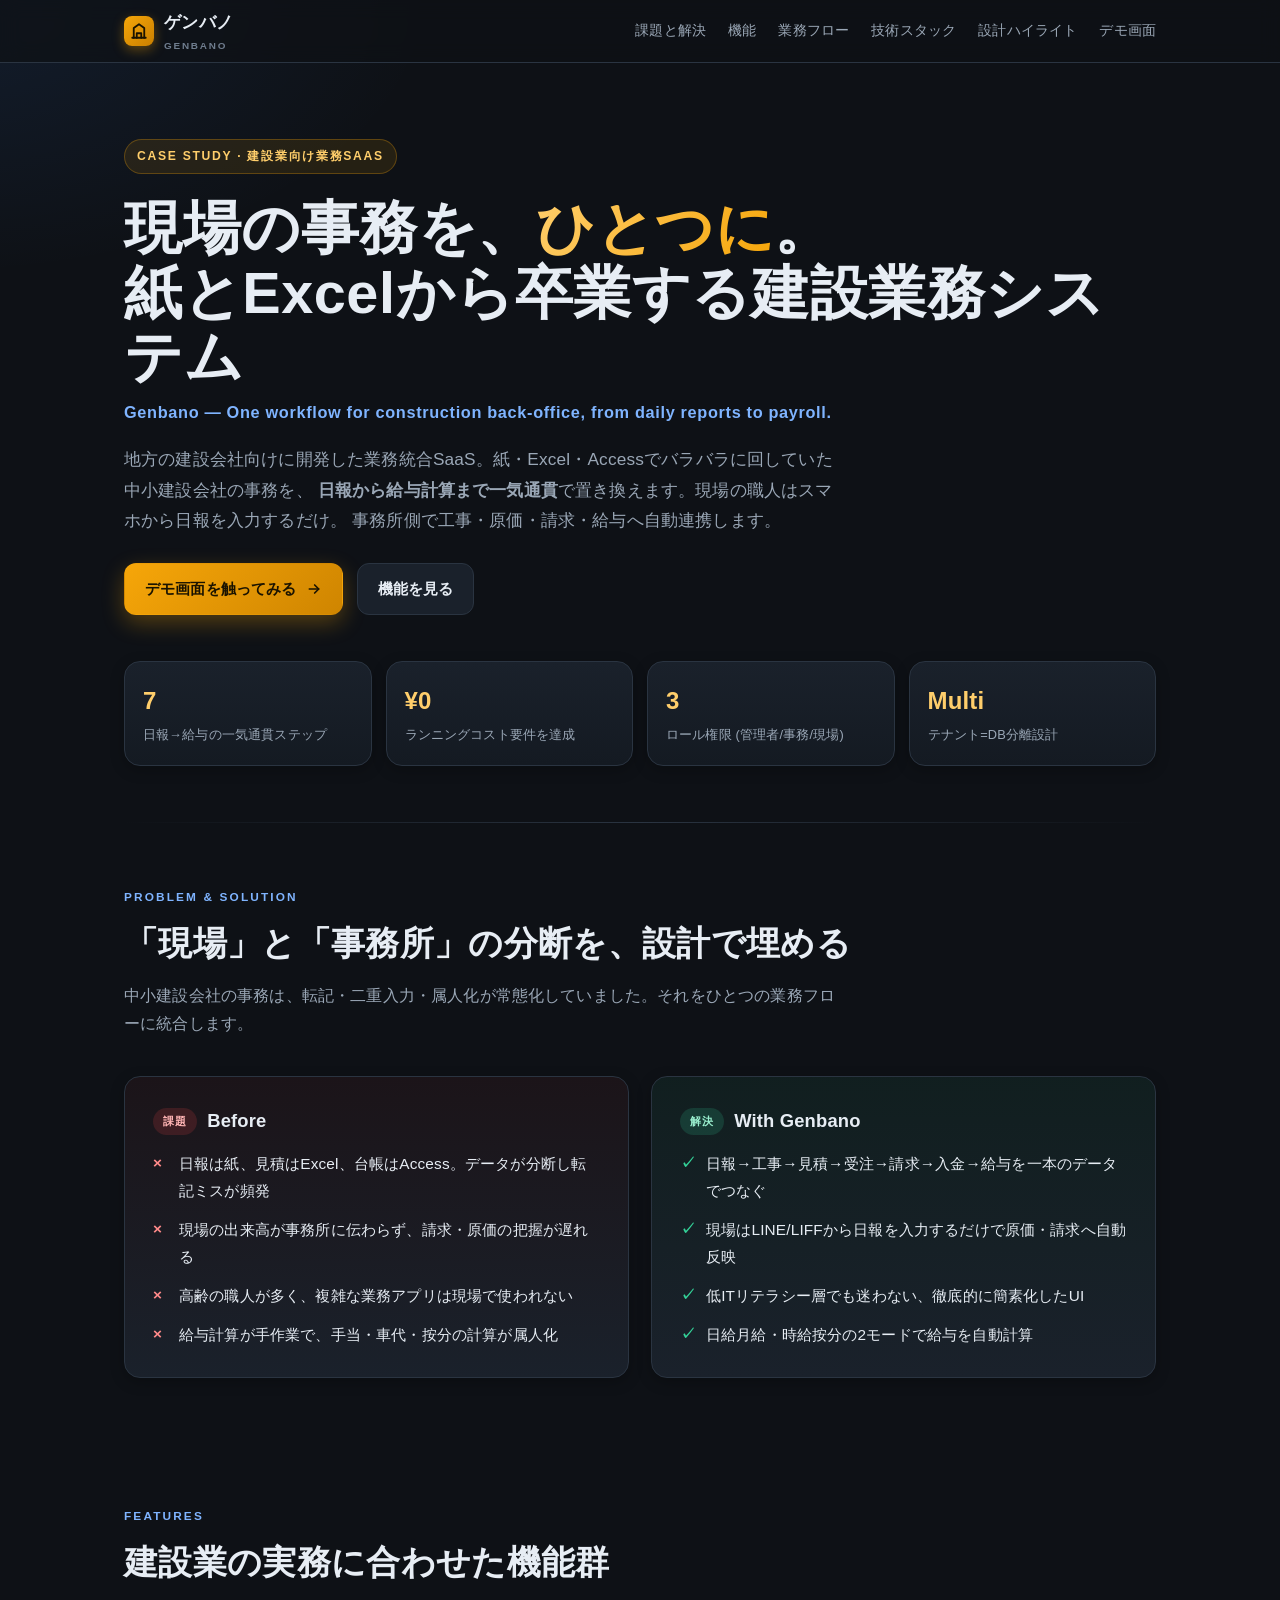
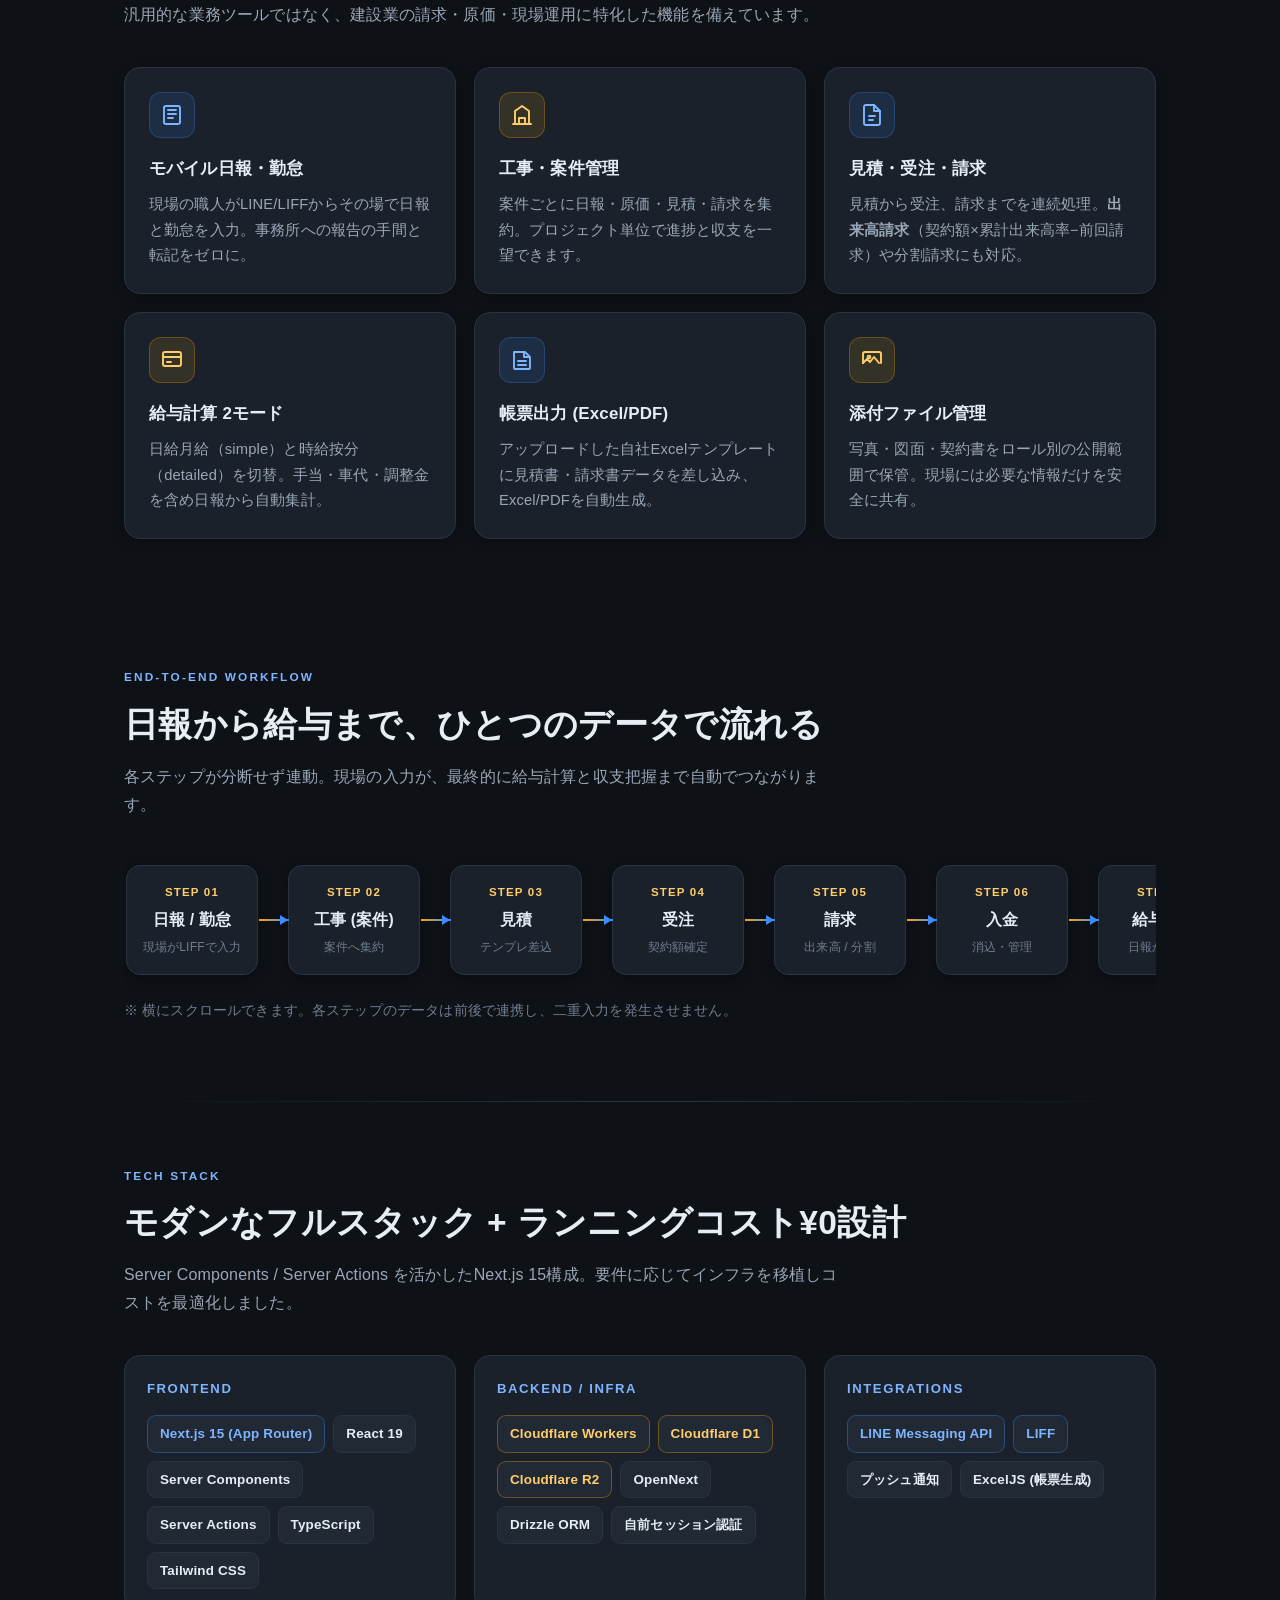
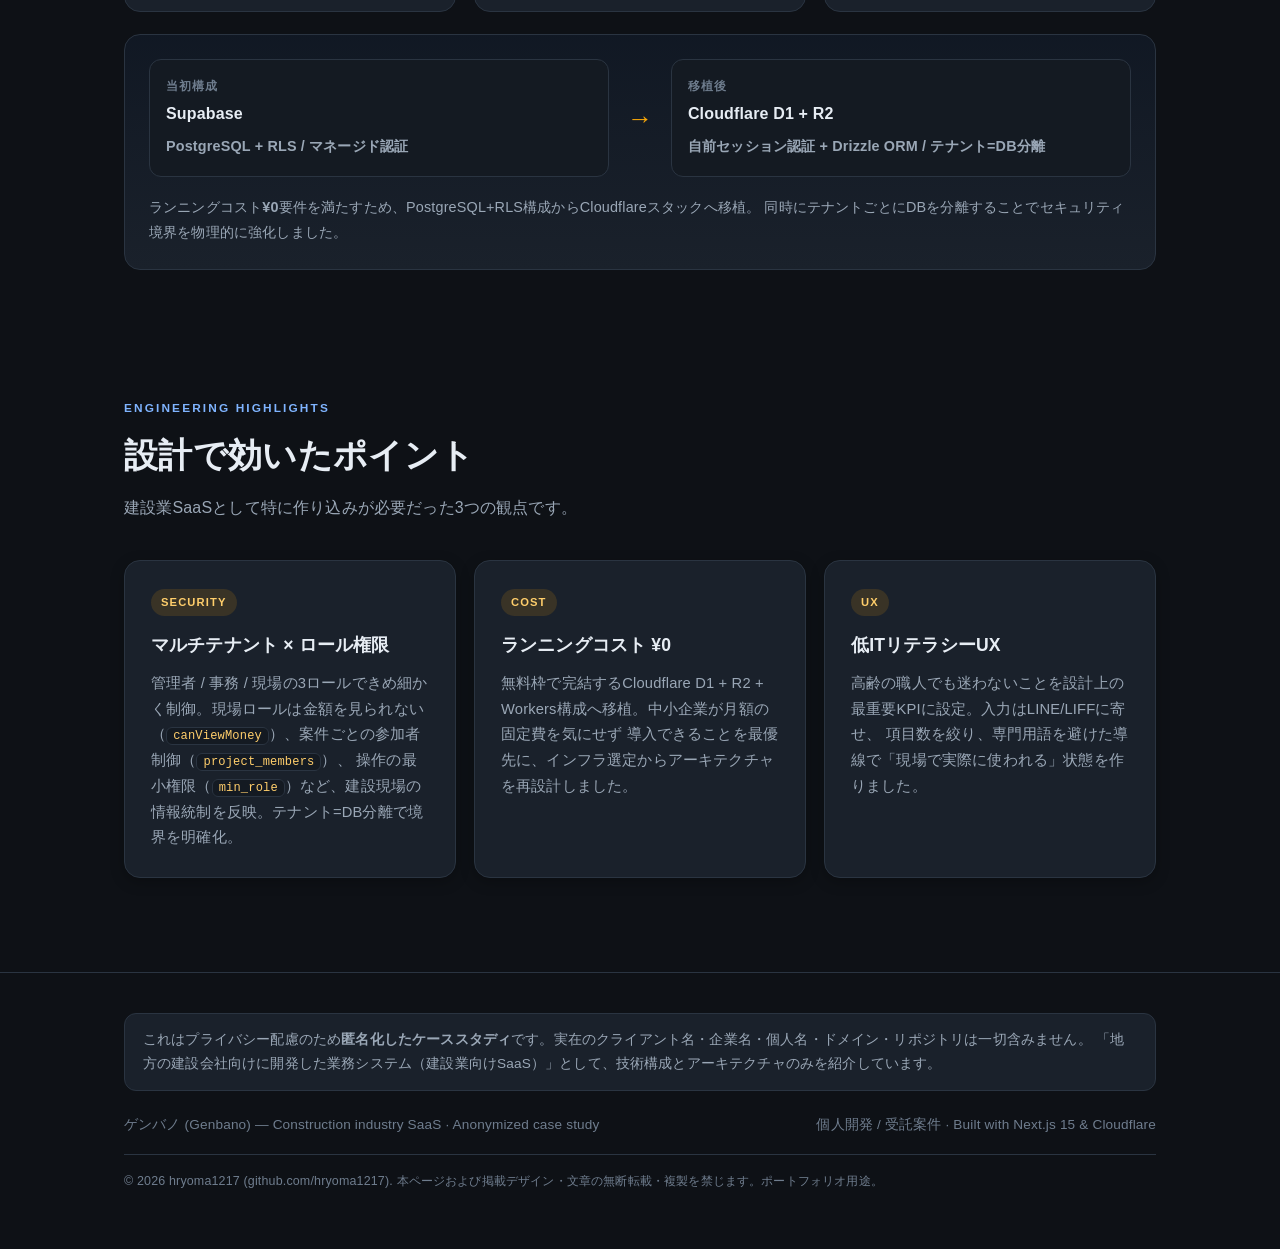
==== genbano/index.html @ 8b9daf82 "Add portfolio hub with genbano case study and interactive demo" ====
<!DOCTYPE html>
<html lang="ja">
<head>
<meta charset="UTF-8" />
<meta name="viewport" content="width=device-width, initial-scale=1.0" />
<meta name="robots" content="noindex, nofollow" />
<title>ゲンバノ (Genbano) — 建設業向け業務統合SaaS | ケーススタディ</title>
<meta name="description" content="紙・Excel・Accessで回していた中小建設会社の事務を、日報から給与計算まで一気通貫で統合した業務SaaSのケーススタディ。Next.js 15 / Cloudflare D1+R2 / LINE LIFF。" />
<style>
  :root {
    --bg: #0e1116;
    --bg-soft: #141a22;
    --card: #1a212b;
    --card-2: #202934;
    --border: #2a3441;
    --text: #e7edf4;
    --muted: #9aa7b6;
    --muted-2: #6f7d8e;
    --amber: #f6a609;
    --amber-soft: #ffce6b;
    --blue: #3d8bff;
    --blue-soft: #7fb4ff;
    --green: #34d399;
    --radius: 16px;
    --shadow: 0 10px 30px rgba(0,0,0,.35), 0 2px 8px rgba(0,0,0,.25);
    --shadow-sm: 0 4px 14px rgba(0,0,0,.25);
    --maxw: 1080px;
  }

  * { box-sizing: border-box; }

  html { scroll-behavior: smooth; }

  body {
    margin: 0;
    background:
      radial-gradient(1200px 600px at 85% -10%, rgba(246,166,9,.10), transparent 60%),
      radial-gradient(900px 500px at -5% 0%, rgba(61,139,255,.10), transparent 55%),
      var(--bg);
    color: var(--text);
    font-family: -apple-system, BlinkMacSystemFont, "Segoe UI", "Hiragino Kaku Gothic ProN",
      "Hiragino Sans", "Noto Sans JP", "Yu Gothic", Meiryo, sans-serif;
    line-height: 1.75;
    -webkit-font-smoothing: antialiased;
    letter-spacing: .01em;
  }

  a { color: inherit; text-decoration: none; }

  .wrap {
    max-width: var(--maxw);
    margin: 0 auto;
    padding: 0 24px;
  }

  /* ---------- Header ---------- */
  header.site {
    position: sticky;
    top: 0;
    z-index: 50;
    backdrop-filter: blur(10px);
    background: rgba(14,17,22,.72);
    border-bottom: 1px solid var(--border);
  }
  .nav {
    display: flex;
    align-items: center;
    justify-content: space-between;
    height: 62px;
  }
  .brand {
    display: flex;
    align-items: center;
    gap: 10px;
    font-weight: 800;
    letter-spacing: .02em;
  }
  .brand .logo {
    width: 30px;
    height: 30px;
    border-radius: 8px;
    background: linear-gradient(135deg, var(--amber), #c97f00);
    display: grid;
    place-items: center;
    box-shadow: 0 4px 12px rgba(246,166,9,.35);
  }
  .brand .name { font-size: 1.05rem; }
  .brand .name small { display:block; font-size:.62rem; color: var(--muted-2); font-weight:600; letter-spacing:.18em; }
  .nav-links { display: flex; gap: 22px; font-size: .9rem; color: var(--muted); }
  .nav-links a:hover { color: var(--text); }
  @media (max-width: 720px){ .nav-links { display: none; } }

  /* ---------- Hero ---------- */
  .hero { padding: 76px 0 56px; position: relative; }
  .eyebrow {
    display: inline-flex;
    align-items: center;
    gap: 8px;
    font-size: .76rem;
    letter-spacing: .14em;
    text-transform: uppercase;
    color: var(--amber-soft);
    background: rgba(246,166,9,.10);
    border: 1px solid rgba(246,166,9,.28);
    padding: 6px 12px;
    border-radius: 999px;
    font-weight: 700;
  }
  .hero h1 {
    font-size: clamp(2.2rem, 6vw, 3.6rem);
    line-height: 1.12;
    margin: 22px 0 8px;
    font-weight: 900;
    letter-spacing: .01em;
  }
  .hero h1 .accent {
    background: linear-gradient(120deg, var(--amber-soft), var(--amber));
    -webkit-background-clip: text;
    background-clip: text;
    color: transparent;
  }
  .hero .tagline-en {
    font-size: 1.02rem;
    color: var(--blue-soft);
    font-weight: 600;
    letter-spacing: .04em;
    margin-bottom: 18px;
  }
  .hero p.lead {
    font-size: 1.08rem;
    color: var(--muted);
    max-width: 720px;
  }
  .hero-cta { display: flex; gap: 14px; flex-wrap: wrap; margin-top: 28px; }
  .btn {
    display: inline-flex;
    align-items: center;
    gap: 9px;
    padding: 12px 20px;
    border-radius: 12px;
    font-weight: 700;
    font-size: .94rem;
    border: 1px solid var(--border);
    transition: transform .12s ease, border-color .15s ease, background .15s ease;
  }
  .btn:hover { transform: translateY(-2px); }
  .btn.primary {
    background: linear-gradient(135deg, var(--amber), #cf8500);
    color: #1a1300;
    border-color: transparent;
    box-shadow: 0 8px 22px rgba(246,166,9,.3);
  }
  .btn.ghost { color: var(--text); background: var(--card); }
  .btn.ghost:hover { border-color: var(--blue); }

  .hero-stats {
    display: grid;
    grid-template-columns: repeat(4, 1fr);
    gap: 14px;
    margin-top: 46px;
  }
  .stat {
    background: linear-gradient(180deg, var(--card), var(--bg-soft));
    border: 1px solid var(--border);
    border-radius: var(--radius);
    padding: 18px 18px;
    box-shadow: var(--shadow-sm);
  }
  .stat .k { font-size: 1.5rem; font-weight: 900; color: var(--amber-soft); }
  .stat .l { font-size: .8rem; color: var(--muted); margin-top: 2px; }
  @media (max-width: 720px){ .hero-stats { grid-template-columns: repeat(2,1fr); } }

  /* ---------- Section base ---------- */
  section { padding: 64px 0; }
  .sec-head { margin-bottom: 38px; }
  .sec-tag {
    font-size: .74rem;
    letter-spacing: .18em;
    text-transform: uppercase;
    color: var(--blue-soft);
    font-weight: 800;
  }
  .sec-head h2 {
    font-size: clamp(1.5rem, 3.4vw, 2.1rem);
    margin: 8px 0 8px;
    font-weight: 900;
    letter-spacing: .01em;
  }
  .sec-head p { color: var(--muted); max-width: 720px; margin: 0; }

  .divider { height: 1px; background: linear-gradient(90deg, transparent, var(--border), transparent); }

  /* ---------- Problem / Solution ---------- */
  .ps-grid {
    display: grid;
    grid-template-columns: 1fr 1fr;
    gap: 22px;
  }
  @media (max-width: 820px){ .ps-grid { grid-template-columns: 1fr; } }
  .ps-card {
    border-radius: var(--radius);
    padding: 28px;
    border: 1px solid var(--border);
    box-shadow: var(--shadow-sm);
  }
  .ps-card.problem { background: linear-gradient(180deg, rgba(239,68,68,.06), var(--card)); }
  .ps-card.solution { background: linear-gradient(180deg, rgba(52,211,153,.07), var(--card)); }
  .ps-card h3 {
    margin: 0 0 14px;
    font-size: 1.15rem;
    display: flex;
    align-items: center;
    gap: 10px;
  }
  .pill {
    font-size: .68rem; font-weight: 800; letter-spacing: .1em;
    padding: 4px 10px; border-radius: 999px;
  }
  .pill.bad { background: rgba(239,68,68,.16); color: #ffb4b4; }
  .pill.good { background: rgba(52,211,153,.16); color: #9af0cf; }
  .ps-card ul { list-style: none; margin: 0; padding: 0; }
  .ps-card li {
    position: relative;
    padding-left: 26px;
    margin-bottom: 12px;
    color: var(--text);
    font-size: .96rem;
  }
  .ps-card li:last-child { margin-bottom: 0; }
  .ps-card.problem li::before {
    content: "×"; position: absolute; left: 0; top: -1px;
    color: #ff8a8a; font-weight: 900;
  }
  .ps-card.solution li::before {
    content: "✓"; position: absolute; left: 0; top: -1px;
    color: var(--green); font-weight: 900;
  }

  /* ---------- Feature grid ---------- */
  .feat-grid {
    display: grid;
    grid-template-columns: repeat(3, 1fr);
    gap: 18px;
  }
  @media (max-width: 920px){ .feat-grid { grid-template-columns: repeat(2,1fr); } }
  @media (max-width: 620px){ .feat-grid { grid-template-columns: 1fr; } }
  .feat {
    background: var(--card);
    border: 1px solid var(--border);
    border-radius: var(--radius);
    padding: 24px;
    box-shadow: var(--shadow-sm);
    transition: transform .14s ease, border-color .14s ease;
  }
  .feat:hover { transform: translateY(-4px); border-color: var(--amber); }
  .feat .ic {
    width: 46px; height: 46px;
    border-radius: 12px;
    display: grid; place-items: center;
    background: rgba(61,139,255,.12);
    border: 1px solid rgba(61,139,255,.25);
    margin-bottom: 16px;
  }
  .feat:nth-child(even) .ic { background: rgba(246,166,9,.12); border-color: rgba(246,166,9,.28); }
  .feat .ic svg { width: 24px; height: 24px; }
  .feat h3 { margin: 0 0 8px; font-size: 1.06rem; font-weight: 800; }
  .feat p { margin: 0; color: var(--muted); font-size: .92rem; }

  /* ---------- Workflow ---------- */
  .flow {
    display: flex;
    align-items: stretch;
    gap: 0;
    overflow-x: auto;
    padding: 8px 2px 18px;
  }
  .flow-step {
    flex: 1 0 132px;
    min-width: 132px;
    background: var(--card);
    border: 1px solid var(--border);
    border-radius: 14px;
    padding: 16px 14px;
    text-align: center;
    position: relative;
    box-shadow: var(--shadow-sm);
  }
  .flow-step + .flow-step { margin-left: 30px; }
  .flow-step + .flow-step::before {
    content: "";
    position: absolute;
    left: -30px; top: 50%;
    width: 30px; height: 2px;
    background: linear-gradient(90deg, var(--amber), var(--blue));
    transform: translateY(-50%);
  }
  .flow-step + .flow-step::after {
    content: "";
    position: absolute;
    left: -9px; top: 50%;
    width: 0; height: 0;
    border-left: 8px solid var(--blue);
    border-top: 5px solid transparent;
    border-bottom: 5px solid transparent;
    transform: translateY(-50%);
  }
  .flow-step .num {
    font-size: .72rem; font-weight: 800; color: var(--amber-soft);
    letter-spacing: .1em;
  }
  .flow-step .ttl { font-weight: 800; font-size: .98rem; margin-top: 4px; }
  .flow-step .sub { font-size: .76rem; color: var(--muted-2); margin-top: 4px; }
  .flow-note { color: var(--muted-2); font-size: .85rem; margin-top: 6px; }

  /* ---------- Tech stack ---------- */
  .tech-blocks {
    display: grid;
    grid-template-columns: repeat(3, 1fr);
    gap: 18px;
  }
  @media (max-width: 820px){ .tech-blocks { grid-template-columns: 1fr; } }
  .tech {
    background: var(--card);
    border: 1px solid var(--border);
    border-radius: var(--radius);
    padding: 22px;
  }
  .tech h4 { margin: 0 0 14px; font-size: .82rem; letter-spacing: .12em; text-transform: uppercase; color: var(--blue-soft); }
  .chips { display: flex; flex-wrap: wrap; gap: 8px; }
  .chip {
    font-size: .84rem;
    padding: 6px 12px;
    border-radius: 9px;
    background: var(--card-2);
    border: 1px solid var(--border);
    color: var(--text);
    font-weight: 600;
  }
  .chip.amber { border-color: rgba(246,166,9,.35); color: var(--amber-soft); }
  .chip.blue { border-color: rgba(61,139,255,.35); color: var(--blue-soft); }

  .migrate {
    margin-top: 22px;
    background: linear-gradient(180deg, rgba(61,139,255,.06), var(--card));
    border: 1px solid var(--border);
    border-radius: var(--radius);
    padding: 24px;
    display: flex;
    align-items: center;
    gap: 18px;
    flex-wrap: wrap;
  }
  .migrate .from, .migrate .to {
    flex: 1 1 220px;
    background: var(--bg-soft);
    border: 1px solid var(--border);
    border-radius: 12px;
    padding: 16px;
  }
  .migrate .lbl { font-size: .72rem; letter-spacing: .1em; color: var(--muted-2); font-weight: 800; text-transform: uppercase; }
  .migrate .val { font-weight: 800; margin-top: 4px; }
  .migrate .val.sm { font-size: .9rem; font-weight: 600; color: var(--muted); margin-top: 6px; }
  .migrate .arrow {
    flex: 0 0 auto;
    font-size: 1.6rem;
    color: var(--amber);
    font-weight: 900;
  }
  @media (max-width: 560px){ .migrate .arrow { transform: rotate(90deg); align-self:center; } }

  /* ---------- Highlights ---------- */
  .hl-grid {
    display: grid;
    grid-template-columns: repeat(3, 1fr);
    gap: 18px;
  }
  @media (max-width: 820px){ .hl-grid { grid-template-columns: 1fr; } }
  .hl {
    border: 1px solid var(--border);
    border-radius: var(--radius);
    padding: 26px;
    background: var(--card);
    box-shadow: var(--shadow-sm);
  }
  .hl .badge {
    display: inline-block;
    font-size: .7rem; font-weight: 800; letter-spacing: .1em;
    padding: 4px 10px; border-radius: 999px;
    background: rgba(246,166,9,.14); color: var(--amber-soft);
    margin-bottom: 14px;
  }
  .hl h3 { margin: 0 0 10px; font-size: 1.1rem; font-weight: 800; }
  .hl p { margin: 0; color: var(--muted); font-size: .92rem; }
  .hl code {
    background: var(--bg-soft);
    border: 1px solid var(--border);
    padding: 1px 6px;
    border-radius: 6px;
    font-size: .82em;
    color: var(--amber-soft);
  }

  /* ---------- Footer ---------- */
  footer.site {
    border-top: 1px solid var(--border);
    padding: 40px 0 56px;
    margin-top: 30px;
  }
  footer .ft {
    display: flex;
    justify-content: space-between;
    align-items: center;
    flex-wrap: wrap;
    gap: 14px;
    color: var(--muted-2);
    font-size: .85rem;
  }
  footer .copyright {
    margin-top: 18px;
    padding-top: 16px;
    border-top: 1px solid var(--border);
    color: var(--muted-2);
    font-size: .78rem;
  }
  footer .note {
    background: var(--card);
    border: 1px solid var(--border);
    border-radius: 12px;
    padding: 14px 18px;
    color: var(--muted);
    font-size: .85rem;
    margin-bottom: 22px;
  }
</style>
</head>
<body>

<header class="site">
  <div class="wrap nav">
    <div class="brand">
      <span class="logo">
        <svg width="18" height="18" viewBox="0 0 24 24" fill="none" stroke="#1a1300" stroke-width="2.4" stroke-linecap="round" stroke-linejoin="round">
          <path d="M3 21h18"/><path d="M5 21V8l7-5 7 5v13"/><path d="M9 21v-6h6v6"/>
        </svg>
      </span>
      <span class="name">ゲンバノ<small>GENBANO</small></span>
    </div>
    <nav class="nav-links">
      <a href="#problem">課題と解決</a>
      <a href="#features">機能</a>
      <a href="#workflow">業務フロー</a>
      <a href="#stack">技術スタック</a>
      <a href="#highlights">設計ハイライト</a>
      <a href="demo.html">デモ画面</a>
    </nav>
  </div>
</header>

<main>
  <!-- HERO -->
  <section class="hero">
    <div class="wrap">
      <span class="eyebrow">Case Study · 建設業向け業務SaaS</span>
      <h1>現場の事務を、<span class="accent">ひとつに</span>。<br>紙とExcelから卒業する建設業務システム</h1>
      <div class="tagline-en">Genbano — One workflow for construction back-office, from daily reports to payroll.</div>
      <p class="lead">
        地方の建設会社向けに開発した業務統合SaaS。紙・Excel・Accessでバラバラに回していた中小建設会社の事務を、
        <strong>日報から給与計算まで一気通貫</strong>で置き換えます。現場の職人はスマホから日報を入力するだけ。
        事務所側で工事・原価・請求・給与へ自動連携します。
      </p>
      <div class="hero-cta">
        <a class="btn primary" href="demo.html">
          デモ画面を触ってみる
          <svg width="16" height="16" viewBox="0 0 24 24" fill="none" stroke="currentColor" stroke-width="2.5" stroke-linecap="round" stroke-linejoin="round"><path d="M5 12h14"/><path d="M13 6l6 6-6 6"/></svg>
        </a>
        <a class="btn ghost" href="#features">機能を見る</a>
      </div>

      <div class="hero-stats">
        <div class="stat"><div class="k">7</div><div class="l">日報→給与の一気通貫ステップ</div></div>
        <div class="stat"><div class="k">¥0</div><div class="l">ランニングコスト要件を達成</div></div>
        <div class="stat"><div class="k">3</div><div class="l">ロール権限 (管理者/事務/現場)</div></div>
        <div class="stat"><div class="k">Multi</div><div class="l">テナント=DB分離設計</div></div>
      </div>
    </div>
  </section>

  <div class="wrap"><div class="divider"></div></div>

  <!-- PROBLEM / SOLUTION -->
  <section id="problem">
    <div class="wrap">
      <div class="sec-head">
        <div class="sec-tag">Problem &amp; Solution</div>
        <h2>「現場」と「事務所」の分断を、設計で埋める</h2>
        <p>中小建設会社の事務は、転記・二重入力・属人化が常態化していました。それをひとつの業務フローに統合します。</p>
      </div>
      <div class="ps-grid">
        <div class="ps-card problem">
          <h3><span class="pill bad">課題</span> Before</h3>
          <ul>
            <li>日報は紙、見積はExcel、台帳はAccess。データが分断し転記ミスが頻発</li>
            <li>現場の出来高が事務所に伝わらず、請求・原価の把握が遅れる</li>
            <li>高齢の職人が多く、複雑な業務アプリは現場で使われない</li>
            <li>給与計算が手作業で、手当・車代・按分の計算が属人化</li>
          </ul>
        </div>
        <div class="ps-card solution">
          <h3><span class="pill good">解決</span> With Genbano</h3>
          <ul>
            <li>日報→工事→見積→受注→請求→入金→給与を一本のデータでつなぐ</li>
            <li>現場はLINE/LIFFから日報を入力するだけで原価・請求へ自動反映</li>
            <li>低ITリテラシー層でも迷わない、徹底的に簡素化したUI</li>
            <li>日給月給・時給按分の2モードで給与を自動計算</li>
          </ul>
        </div>
      </div>
    </div>
  </section>

  <!-- FEATURES -->
  <section id="features">
    <div class="wrap">
      <div class="sec-head">
        <div class="sec-tag">Features</div>
        <h2>建設業の実務に合わせた機能群</h2>
        <p>汎用的な業務ツールではなく、建設業の請求・原価・現場運用に特化した機能を備えています。</p>
      </div>
      <div class="feat-grid">

        <div class="feat">
          <div class="ic">
            <svg viewBox="0 0 24 24" fill="none" stroke="#7fb4ff" stroke-width="1.9" stroke-linecap="round" stroke-linejoin="round"><rect x="4" y="3" width="16" height="18" rx="2"/><path d="M8 7h8M8 11h8M8 15h5"/></svg>
          </div>
          <h3>モバイル日報・勤怠</h3>
          <p>現場の職人がLINE/LIFFからその場で日報と勤怠を入力。事務所への報告の手間と転記をゼロに。</p>
        </div>

        <div class="feat">
          <div class="ic">
            <svg viewBox="0 0 24 24" fill="none" stroke="#ffce6b" stroke-width="1.9" stroke-linecap="round" stroke-linejoin="round"><path d="M3 21h18"/><path d="M5 21V8l7-5 7 5v13"/><path d="M9 21v-6h6v6"/></svg>
          </div>
          <h3>工事・案件管理</h3>
          <p>案件ごとに日報・原価・見積・請求を集約。プロジェクト単位で進捗と収支を一望できます。</p>
        </div>

        <div class="feat">
          <div class="ic">
            <svg viewBox="0 0 24 24" fill="none" stroke="#7fb4ff" stroke-width="1.9" stroke-linecap="round" stroke-linejoin="round"><path d="M14 2H6a2 2 0 0 0-2 2v16a2 2 0 0 0 2 2h12a2 2 0 0 0 2-2V8z"/><path d="M14 2v6h6"/><path d="M9 13h6M9 17h4"/></svg>
          </div>
          <h3>見積・受注・請求</h3>
          <p>見積から受注、請求までを連続処理。<strong>出来高請求</strong>（契約額×累計出来高率−前回請求）や分割請求にも対応。</p>
        </div>

        <div class="feat">
          <div class="ic">
            <svg viewBox="0 0 24 24" fill="none" stroke="#ffce6b" stroke-width="1.9" stroke-linecap="round" stroke-linejoin="round"><rect x="3" y="4" width="18" height="14" rx="2"/><path d="M3 9h18M7 14h4"/></svg>
          </div>
          <h3>給与計算 2モード</h3>
          <p>日給月給（simple）と時給按分（detailed）を切替。手当・車代・調整金を含め日報から自動集計。</p>
        </div>

        <div class="feat">
          <div class="ic">
            <svg viewBox="0 0 24 24" fill="none" stroke="#7fb4ff" stroke-width="1.9" stroke-linecap="round" stroke-linejoin="round"><path d="M4 4h11l5 5v11a1 1 0 0 1-1 1H5a1 1 0 0 1-1-1z"/><path d="M14 4v5h5"/><path d="M8 13h8M8 17h8"/></svg>
          </div>
          <h3>帳票出力 (Excel/PDF)</h3>
          <p>アップロードした自社Excelテンプレートに見積書・請求書データを差し込み、Excel/PDFを自動生成。</p>
        </div>

        <div class="feat">
          <div class="ic">
            <svg viewBox="0 0 24 24" fill="none" stroke="#ffce6b" stroke-width="1.9" stroke-linecap="round" stroke-linejoin="round"><path d="M21 15V6a2 2 0 0 0-2-2H5a2 2 0 0 0-2 2v9"/><path d="M3 15l4-4 3 3 4-5 5 6"/><circle cx="9" cy="9" r="1.4"/></svg>
          </div>
          <h3>添付ファイル管理</h3>
          <p>写真・図面・契約書をロール別の公開範囲で保管。現場には必要な情報だけを安全に共有。</p>
        </div>

      </div>
    </div>
  </section>

  <!-- WORKFLOW -->
  <section id="workflow">
    <div class="wrap">
      <div class="sec-head">
        <div class="sec-tag">End-to-End Workflow</div>
        <h2>日報から給与まで、ひとつのデータで流れる</h2>
        <p>各ステップが分断せず連動。現場の入力が、最終的に給与計算と収支把握まで自動でつながります。</p>
      </div>
      <div class="flow">
        <div class="flow-step"><div class="num">STEP 01</div><div class="ttl">日報 / 勤怠</div><div class="sub">現場がLIFFで入力</div></div>
        <div class="flow-step"><div class="num">STEP 02</div><div class="ttl">工事 (案件)</div><div class="sub">案件へ集約</div></div>
        <div class="flow-step"><div class="num">STEP 03</div><div class="ttl">見積</div><div class="sub">テンプレ差込</div></div>
        <div class="flow-step"><div class="num">STEP 04</div><div class="ttl">受注</div><div class="sub">契約額確定</div></div>
        <div class="flow-step"><div class="num">STEP 05</div><div class="ttl">請求</div><div class="sub">出来高 / 分割</div></div>
        <div class="flow-step"><div class="num">STEP 06</div><div class="ttl">入金</div><div class="sub">消込・管理</div></div>
        <div class="flow-step"><div class="num">STEP 07</div><div class="ttl">給与計算</div><div class="sub">日報から自動</div></div>
      </div>
      <p class="flow-note">※ 横にスクロールできます。各ステップのデータは前後で連携し、二重入力を発生させません。</p>
    </div>
  </section>

  <div class="wrap"><div class="divider"></div></div>

  <!-- TECH STACK -->
  <section id="stack">
    <div class="wrap">
      <div class="sec-head">
        <div class="sec-tag">Tech Stack</div>
        <h2>モダンなフルスタック + ランニングコスト¥0設計</h2>
        <p>Server Components / Server Actions を活かしたNext.js 15構成。要件に応じてインフラを移植しコストを最適化しました。</p>
      </div>

      <div class="tech-blocks">
        <div class="tech">
          <h4>Frontend</h4>
          <div class="chips">
            <span class="chip blue">Next.js 15 (App Router)</span>
            <span class="chip">React 19</span>
            <span class="chip">Server Components</span>
            <span class="chip">Server Actions</span>
            <span class="chip">TypeScript</span>
            <span class="chip">Tailwind CSS</span>
          </div>
        </div>
        <div class="tech">
          <h4>Backend / Infra</h4>
          <div class="chips">
            <span class="chip amber">Cloudflare Workers</span>
            <span class="chip amber">Cloudflare D1</span>
            <span class="chip amber">Cloudflare R2</span>
            <span class="chip">OpenNext</span>
            <span class="chip">Drizzle ORM</span>
            <span class="chip">自前セッション認証</span>
          </div>
        </div>
        <div class="tech">
          <h4>Integrations</h4>
          <div class="chips">
            <span class="chip blue">LINE Messaging API</span>
            <span class="chip blue">LIFF</span>
            <span class="chip">プッシュ通知</span>
            <span class="chip">ExcelJS (帳票生成)</span>
          </div>
        </div>
      </div>

      <div class="migrate">
        <div class="from">
          <div class="lbl">当初構成</div>
          <div class="val">Supabase</div>
          <div class="val sm">PostgreSQL + RLS / マネージド認証</div>
        </div>
        <div class="arrow">→</div>
        <div class="to">
          <div class="lbl">移植後</div>
          <div class="val">Cloudflare D1 + R2</div>
          <div class="val sm">自前セッション認証 + Drizzle ORM / テナント=DB分離</div>
        </div>
        <div style="flex:1 1 100%; color:var(--muted); font-size:.9rem;">
          ランニングコスト<strong>¥0</strong>要件を満たすため、PostgreSQL+RLS構成からCloudflareスタックへ移植。
          同時にテナントごとにDBを分離することでセキュリティ境界を物理的に強化しました。
        </div>
      </div>
    </div>
  </section>

  <!-- HIGHLIGHTS -->
  <section id="highlights">
    <div class="wrap">
      <div class="sec-head">
        <div class="sec-tag">Engineering Highlights</div>
        <h2>設計で効いたポイント</h2>
        <p>建設業SaaSとして特に作り込みが必要だった3つの観点です。</p>
      </div>
      <div class="hl-grid">
        <div class="hl">
          <span class="badge">SECURITY</span>
          <h3>マルチテナント × ロール権限</h3>
          <p>
            管理者 / 事務 / 現場の3ロールできめ細かく制御。現場ロールは金額を見られない
            （<code>canViewMoney</code>）、案件ごとの参加者制御（<code>project_members</code>）、
            操作の最小権限（<code>min_role</code>）など、建設現場の情報統制を反映。テナント=DB分離で境界を明確化。
          </p>
        </div>
        <div class="hl">
          <span class="badge">COST</span>
          <h3>ランニングコスト ¥0</h3>
          <p>
            無料枠で完結するCloudflare D1 + R2 + Workers構成へ移植。中小企業が月額の固定費を気にせず
            導入できることを最優先に、インフラ選定からアーキテクチャを再設計しました。
          </p>
        </div>
        <div class="hl">
          <span class="badge">UX</span>
          <h3>低ITリテラシーUX</h3>
          <p>
            高齢の職人でも迷わないことを設計上の最重要KPIに設定。入力はLINE/LIFFに寄せ、
            項目数を絞り、専門用語を避けた導線で「現場で実際に使われる」状態を作りました。
          </p>
        </div>
      </div>
    </div>
  </section>
</main>

<footer class="site">
  <div class="wrap">
    <div class="note">
      これはプライバシー配慮のため<strong>匿名化したケーススタディ</strong>です。実在のクライアント名・企業名・個人名・ドメイン・リポジトリは一切含みません。
      「地方の建設会社向けに開発した業務システム（建設業向けSaaS）」として、技術構成とアーキテクチャのみを紹介しています。
    </div>
    <div class="ft">
      <div>ゲンバノ (Genbano) — Construction industry SaaS · Anonymized case study</div>
      <div>個人開発 / 受託案件 · Built with Next.js 15 &amp; Cloudflare</div>
    </div>
    <div class="copyright">© 2026 hryoma1217 (github.com/hryoma1217). 本ページおよび掲載デザイン・文章の無断転載・複製を禁じます。ポートフォリオ用途。</div>
  </div>
</footer>

</body>
</html>
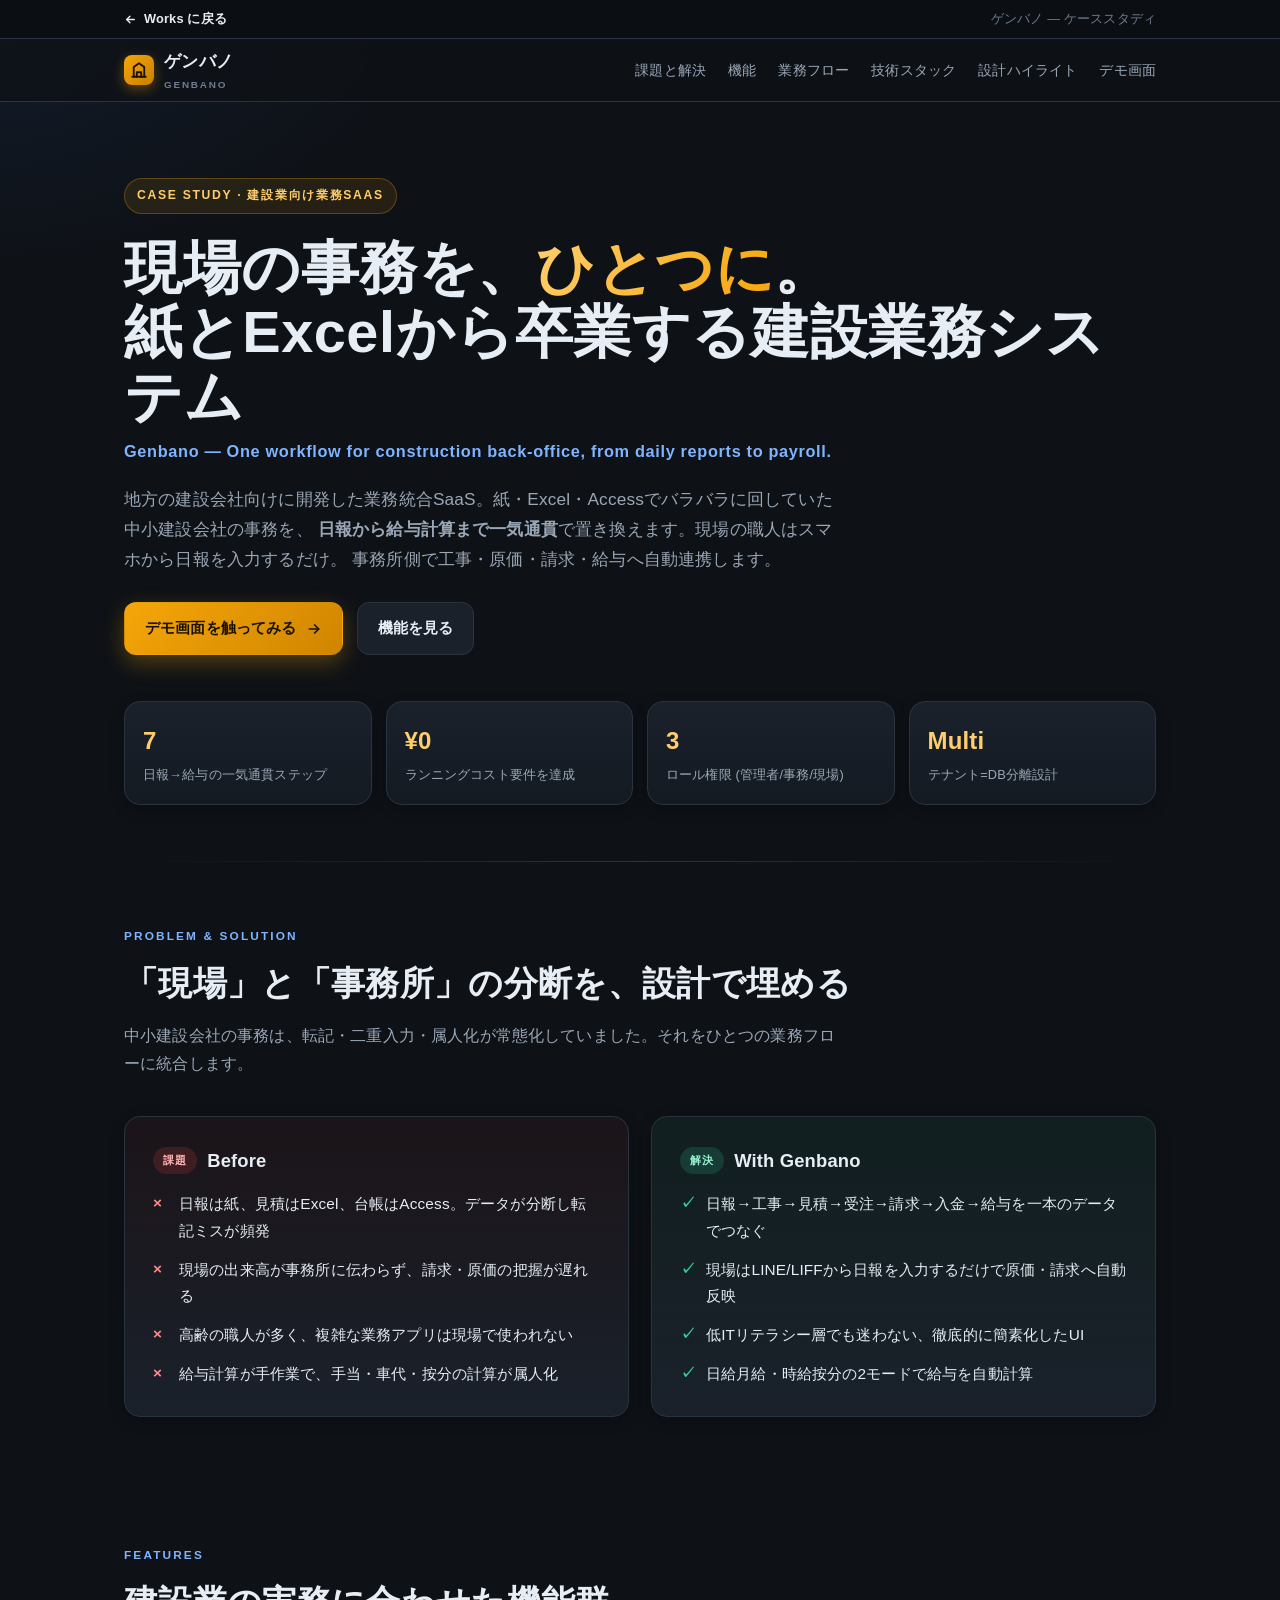
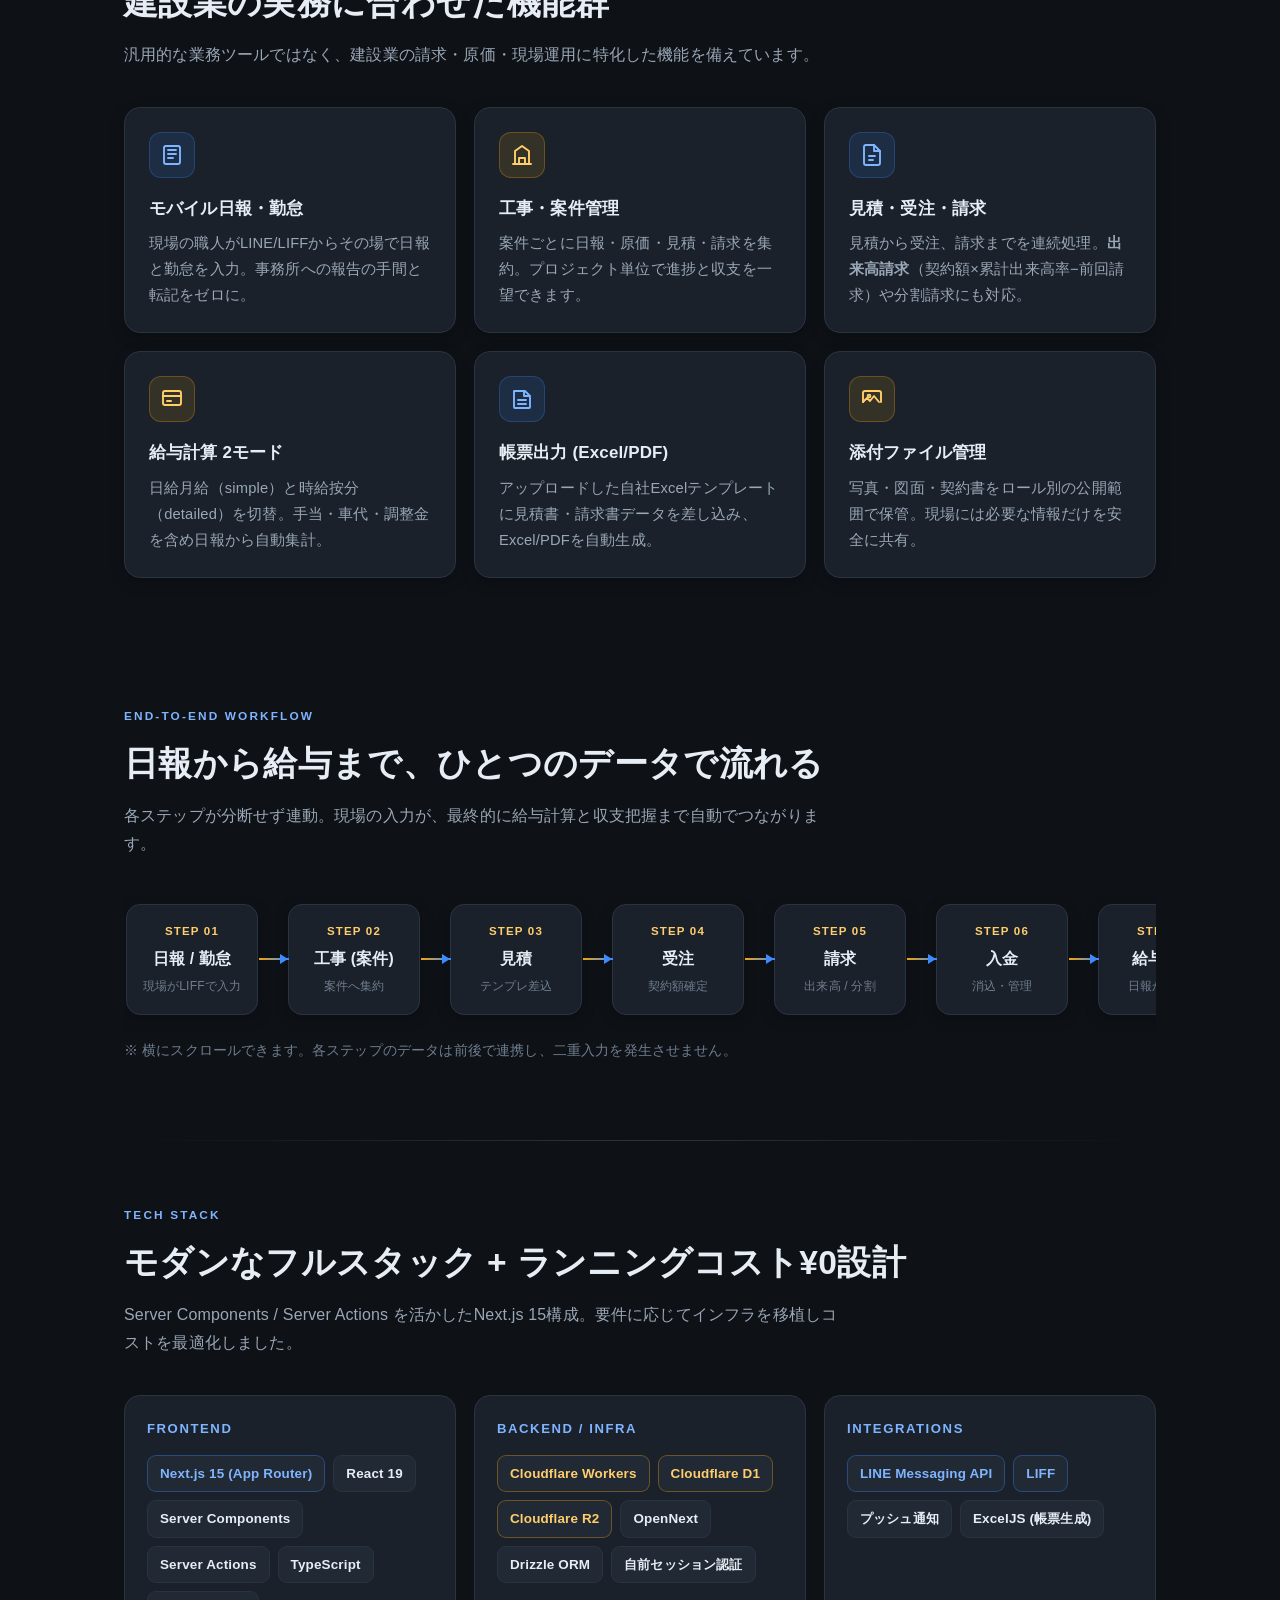
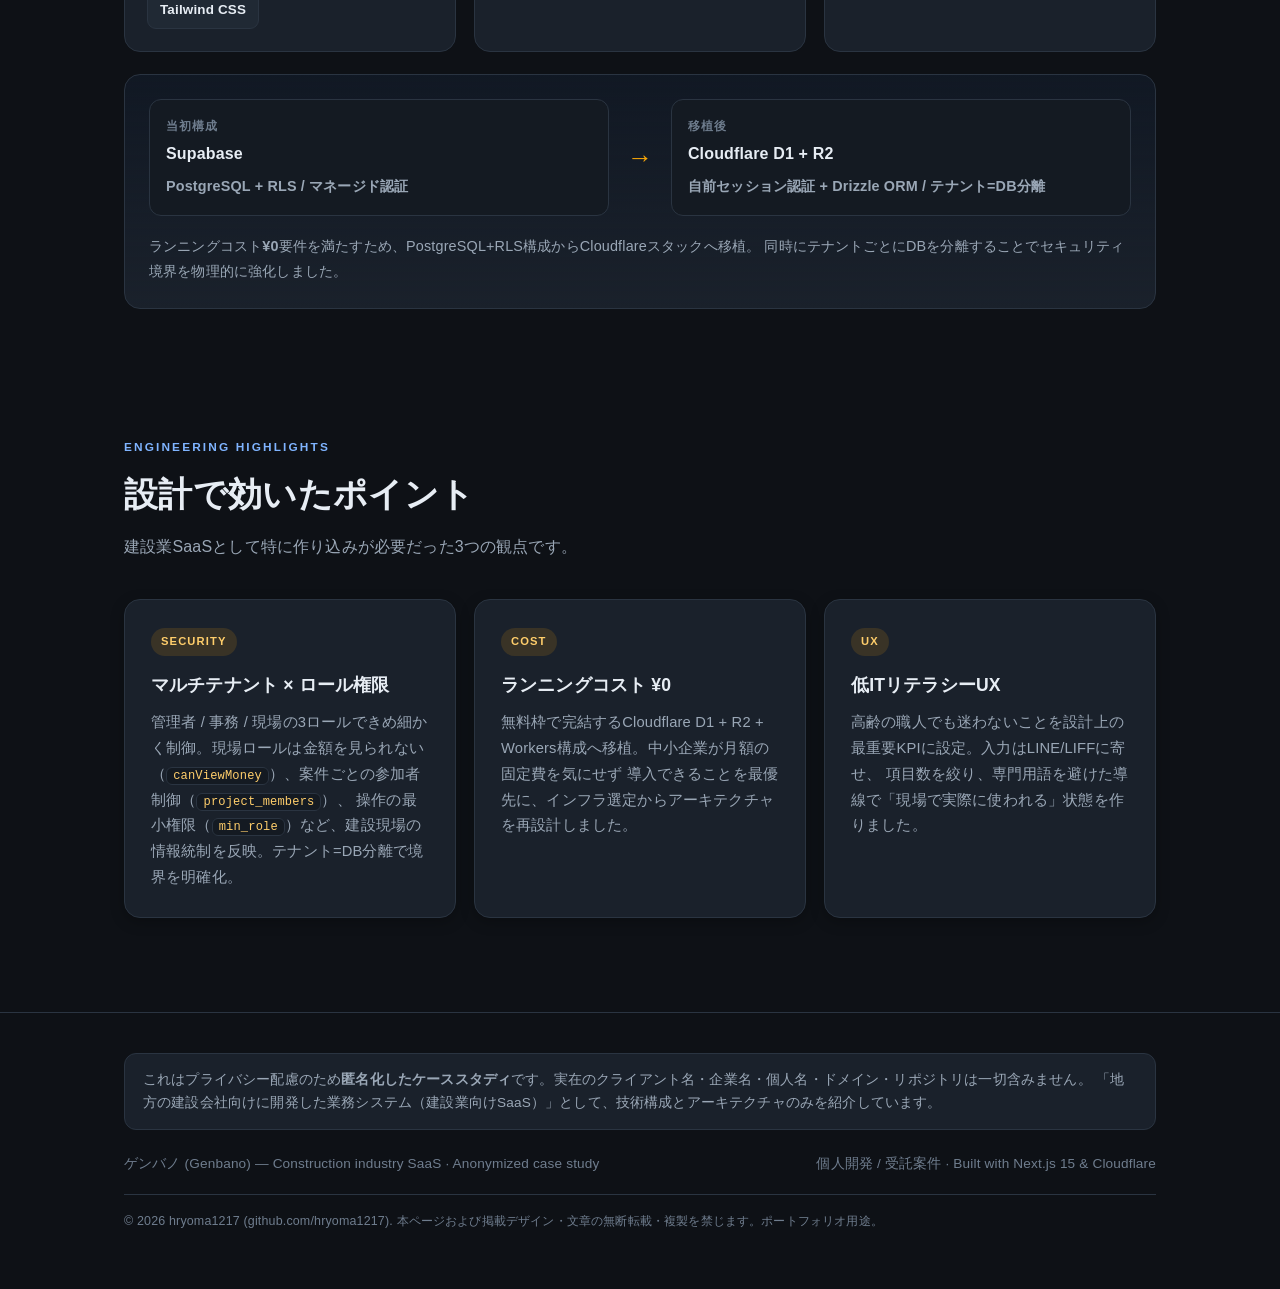
==== commit 9ee9ad9e: "Add product pages and wire hub into a multi-work portfolio Turn the single genbano case study into a" ====
--- a/genbano/index.html
+++ b/genbano/index.html
@@ -435,6 +435,16 @@
 </head>
 <body>
 
+<div style="background:#0b0e13;border-bottom:1px solid var(--border)">
+  <div style="max-width:var(--maxw);margin:0 auto;padding:8px 24px;display:flex;align-items:center;justify-content:space-between;gap:16px;font-size:.8rem">
+    <a href="../index.html" style="display:inline-flex;align-items:center;gap:7px;color:#e7edf4;font-weight:700;text-decoration:none">
+      <svg width="13" height="13" viewBox="0 0 24 24" fill="none" stroke="currentColor" stroke-width="2.6" stroke-linecap="round" stroke-linejoin="round"><path d="M19 12H5"/><path d="M11 18l-6-6 6-6"/></svg>
+      Works に戻る
+    </a>
+    <span style="color:#6f7d8e">ゲンバノ — ケーススタディ</span>
+  </div>
+</div>
+
 <header class="site">
   <div class="wrap nav">
     <div class="brand">
